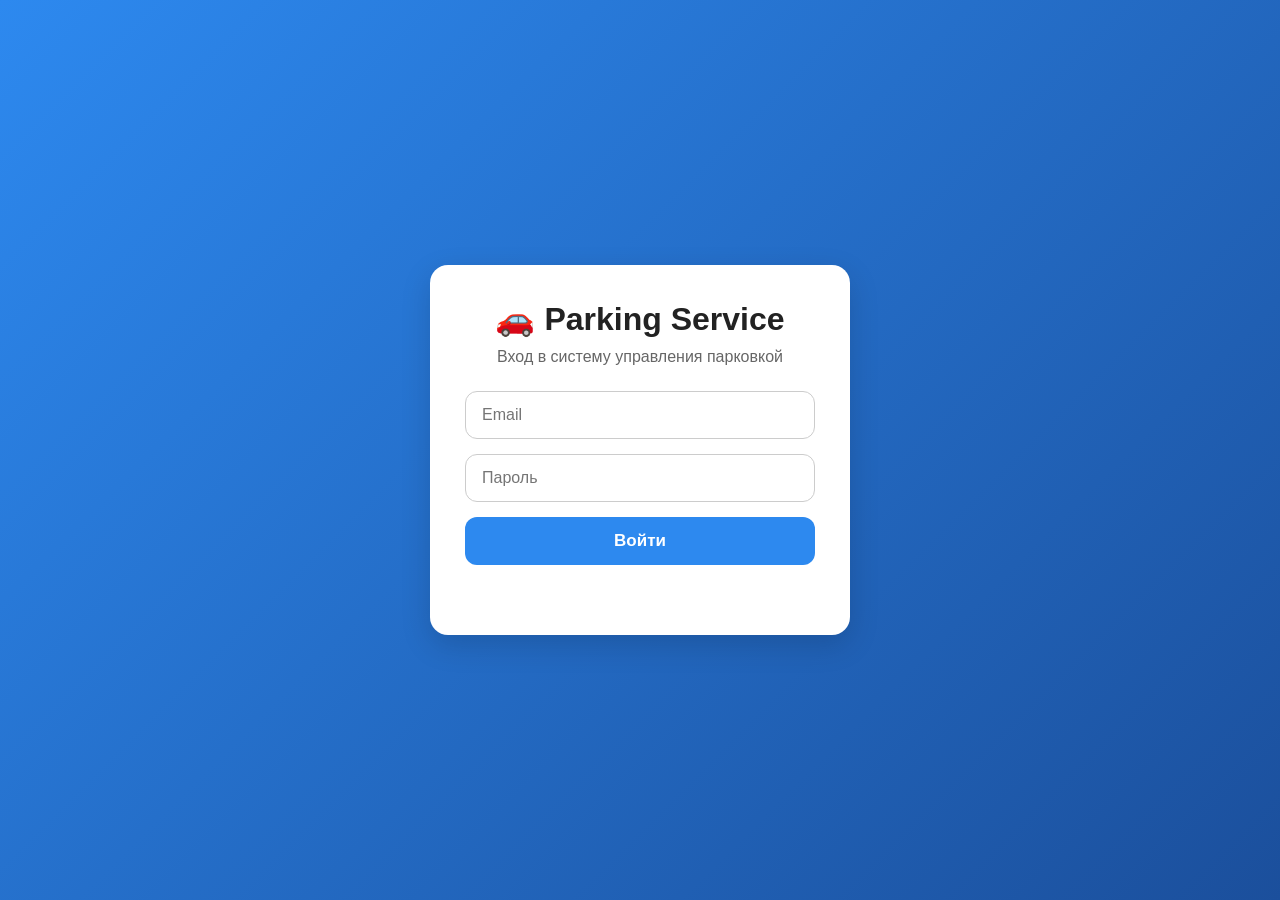
==== parking_service/frontend/index.html @ 741ff5ec "Добавлен нормальный дизайн, добавлены формы регистрации и входа в систему без вручной вставки токена" ====
<!DOCTYPE html>
<html lang="ru">
<head>
  <meta charset="UTF-8" />
  <meta name="viewport" content="width=device-width, initial-scale=1.0" />
  <title>Parking Service Dashboard</title>
  <link rel="stylesheet" href="style.css" />
</head>
<body>
  <div class="container">

    <div class="topbar">
      <div class="title">🚗 Parking Service Dashboard</div>
      <button id="logoutBtn" class="logout-btn">Выйти</button>
    </div>

    <div class="legend">
      <div class="legend-item"><div class="legend-color free"></div> Свободно</div>
      <div class="legend-item"><div class="legend-color occupied"></div> Занято</div>
      <div class="legend-item"><div class="legend-color my"></div> Моё место</div>
    </div>

    <div class="stats" id="statsCards">
      <div class="stat-card stat-total">Всего: --</div>
      <div class="stat-card stat-free">Свободно: --</div>
      <div class="stat-card stat-occupied">Занято: --</div>
    </div>

    <div class="my-parking" id="myParkingInfo"></div>

    <div class="zones-wrapper" id="map"></div>

    <div class="history-block">
      <div class="history-title">📜 Моя история</div>
      <div id="history"></div>
    </div>

  </div>

  <script src="app.js"></script>
</body>
</html>
---- parking_service/frontend/style.css ----
* {
  box-sizing: border-box;
  margin: 0;
  padding: 0;
  font-family: Arial, sans-serif;
}

body {
  background: #f4f6f9;
  color: #222;
  padding: 30px;
}

/* ===== LOGIN ===== */
.auth-body {
  display: flex;
  align-items: center;
  justify-content: center;
  min-height: 100vh;
  background: linear-gradient(135deg, #2d89ef, #1b4f9c);
}

.auth-container {
  width: 100%;
  max-width: 420px;
}

.auth-card {
  background: white;
  padding: 35px;
  border-radius: 18px;
  box-shadow: 0 10px 30px rgba(0,0,0,0.15);
  text-align: center;
}

.auth-card h1 {
  margin-bottom: 10px;
  font-size: 32px;
}

.subtitle {
  color: #666;
  margin-bottom: 25px;
}

.auth-card form {
  display: flex;
  flex-direction: column;
  gap: 15px;
}

.auth-card input {
  padding: 14px 16px;
  border: 1px solid #ccc;
  border-radius: 12px;
  font-size: 16px;
}

.auth-card button {
  padding: 14px;
  border: none;
  border-radius: 12px;
  background: #2d89ef;
  color: white;
  font-size: 17px;
  font-weight: bold;
  cursor: pointer;
  transition: 0.2s;
}

.auth-card button:hover {
  background: #1f6fd1;
}

.error-text {
  color: #e74c3c;
  margin-top: 15px;
  min-height: 20px;
}

/* ===== DASHBOARD ===== */
.container {
  max-width: 1200px;
  margin: 0 auto;
}

.topbar {
  display: flex;
  justify-content: space-between;
  align-items: center;
  margin-bottom: 25px;
  gap: 15px;
  flex-wrap: wrap;
}

.title {
  font-size: 36px;
  font-weight: bold;
}

.logout-btn {
  padding: 12px 18px;
  border: none;
  border-radius: 12px;
  background: #222;
  color: white;
  font-size: 16px;
  font-weight: bold;
  cursor: pointer;
  transition: 0.2s;
}

.logout-btn:hover {
  background: #444;
}

.stats,
.my-parking,
.history-block,
.zone-card {
  background: white;
  border-radius: 16px;
  padding: 20px;
  box-shadow: 0 6px 18px rgba(0, 0, 0, 0.08);
  margin-bottom: 25px;
}

.stats {
  display: flex;
  gap: 20px;
  flex-wrap: wrap;
}

.stat-card {
  flex: 1;
  min-width: 180px;
  padding: 20px;
  border-radius: 14px;
  color: white;
  font-size: 22px;
  font-weight: bold;
  text-align: center;
}

.stat-total { background: #2d89ef; }
.stat-free { background: #2ecc71; }
.stat-occupied { background: #e74c3c; }

.my-parking {
  font-size: 24px;
  font-weight: bold;
  color: #333;
}

.zones-wrapper {
  display: flex;
  flex-direction: column;
  gap: 25px;
}

.zone-title {
  font-size: 28px;
  margin-bottom: 15px;
  font-weight: bold;
  color: #222;
}

.spots {
  display: flex;
  flex-wrap: wrap;
  gap: 14px;
}

.spot {
  width: 80px;
  height: 80px;
  border-radius: 14px;
  display: flex;
  align-items: center;
  justify-content: center;
  font-size: 24px;
  font-weight: bold;
  color: white;
  cursor: pointer;
  transition: 0.2s ease;
  border: 3px solid transparent;
  user-select: none;
}

.spot:hover {
  transform: translateY(-3px) scale(1.03);
  box-shadow: 0 8px 16px rgba(0,0,0,0.15);
}

.free {
  background: #2ecc71;
}

.occupied {
  background: #e74c3c;
}

.my {
  background: #2d89ef;
  border-color: #0f4ea8;
}

.history-title {
  font-size: 28px;
  margin-bottom: 20px;
  font-weight: bold;
}

.history-list {
  display: flex;
  flex-direction: column;
  gap: 15px;
}

.history-item {
  background: #f8f9fb;
  border-left: 6px solid #2d89ef;
  padding: 16px 18px;
  border-radius: 12px;
  line-height: 1.7;
  font-size: 18px;
}

.empty {
  color: #777;
  font-size: 18px;
}

.legend {
  display: flex;
  gap: 20px;
  flex-wrap: wrap;
  margin-bottom: 25px;
  font-size: 18px;
  font-weight: bold;
}

.legend-item {
  display: flex;
  align-items: center;
  gap: 10px;
}

.legend-color {
  width: 22px;
  height: 22px;
  border-radius: 6px;
}

@media (max-width: 768px) {
  .spot {
    width: 65px;
    height: 65px;
    font-size: 20px;
  }

  .title {
    font-size: 28px;
  }

  .zone-title,
  .history-title {
    font-size: 24px;
  }

  .my-parking {
    font-size: 20px;
  }
}

.auth-switch {
  margin-top: 20px;
  font-size: 15px;
  color: #666;
}

.auth-switch a {
  color: #2d89ef;
  text-decoration: none;
  font-weight: bold;
}

.auth-switch a:hover {
  text-decoration: underline;
}
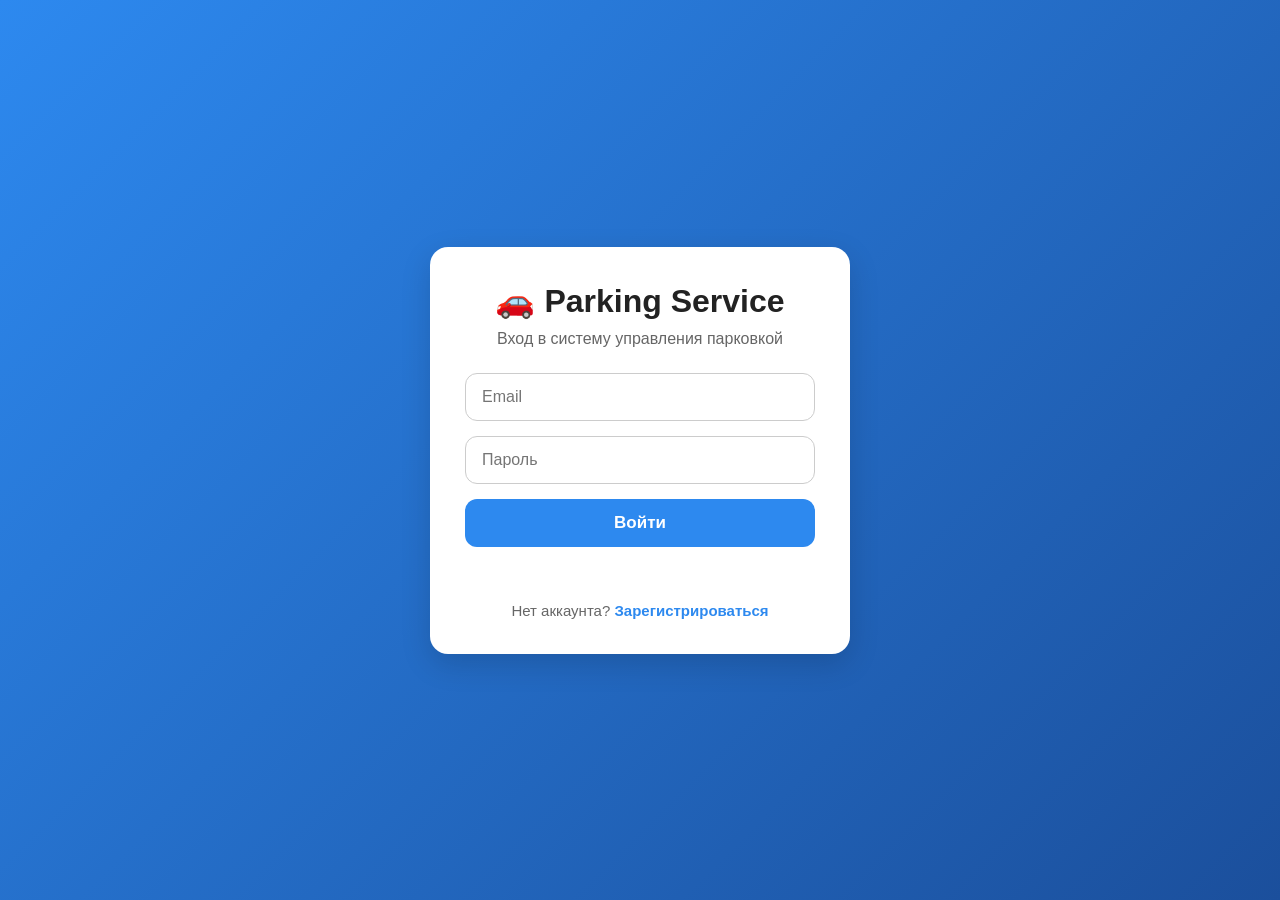
==== commit c4c4f1ba: "Уведомления" ====
--- a/parking_service/frontend/index.html
+++ b/parking_service/frontend/index.html
@@ -7,6 +7,13 @@
   <link rel="stylesheet" href="style.css" />
 </head>
 <body>
+<div id="pageLoader" class="page-loader hidden">
+  <div class="loader-box">
+    <div class="spinner"></div>
+    <div class="loader-text">Загрузка...</div>
+  </div>
+</div>
+  <div id="toastContainer" class="toast-container"></div>
   <div class="container">
 
     <div class="topbar">
--- a/parking_service/frontend/style.css
+++ b/parking_service/frontend/style.css
@@ -287,4 +287,145 @@
 
 .auth-switch a:hover {
   text-decoration: underline;
+}
+
+
+.auth-switch {
+  margin-top: 20px;
+  font-size: 15px;
+  color: #666;
+}
+
+.auth-switch a {
+  color: #2d89ef;
+  text-decoration: none;
+  font-weight: bold;
+}
+
+.auth-switch a:hover {
+  text-decoration: underline;
+}
+
+/* ===== TOAST ===== */
+.toast-container {
+  position: fixed;
+  top: 20px;
+  right: 20px;
+  z-index: 9999;
+  display: flex;
+  flex-direction: column;
+  gap: 12px;
+}
+
+.toast {
+  min-width: 280px;
+  max-width: 360px;
+  padding: 16px 18px;
+  border-radius: 14px;
+  color: white;
+  font-size: 15px;
+  font-weight: 600;
+  box-shadow: 0 10px 25px rgba(0,0,0,0.18);
+  animation: toastSlideIn 0.25s ease;
+  opacity: 1;
+  transition: opacity 0.3s ease, transform 0.3s ease;
+}
+
+.toast.success {
+  background: #2ecc71;
+}
+
+.toast.error {
+  background: #e74c3c;
+}
+
+.toast.info {
+  background: #2d89ef;
+}
+
+.toast.warning {
+  background: #f39c12;
+}
+
+.toast.hide {
+  opacity: 0;
+  transform: translateX(30px);
+}
+
+@keyframes toastSlideIn {
+  from {
+    opacity: 0;
+    transform: translateX(40px);
+  }
+  to {
+    opacity: 1;
+    transform: translateX(0);
+  }
+}
+
+
+/* ===== LOADER ===== */
+.page-loader {
+  position: fixed;
+  inset: 0;
+  background: rgba(15, 23, 42, 0.45);
+  backdrop-filter: blur(4px);
+  display: flex;
+  align-items: center;
+  justify-content: center;
+  z-index: 10000;
+  transition: opacity 0.2s ease;
+}
+
+.page-loader.hidden {
+  display: none;
+}
+
+.loader-box {
+  background: white;
+  padding: 28px 34px;
+  border-radius: 20px;
+  box-shadow: 0 16px 40px rgba(0,0,0,0.18);
+  display: flex;
+  flex-direction: column;
+  align-items: center;
+  gap: 14px;
+  min-width: 220px;
+}
+
+.spinner {
+  width: 46px;
+  height: 46px;
+  border: 5px solid #dbeafe;
+  border-top: 5px solid #2d89ef;
+  border-radius: 50%;
+  animation: spin 0.8s linear infinite;
+}
+
+.loader-text {
+  font-size: 18px;
+  font-weight: bold;
+  color: #1f2937;
+}
+
+.loading-disabled {
+  opacity: 0.7;
+  pointer-events: none;
+}
+
+button:disabled {
+  opacity: 0.7;
+  cursor: not-allowed;
+}
+
+.spot.loading {
+  opacity: 0.6;
+  transform: scale(0.97);
+  pointer-events: none;
+}
+
+@keyframes spin {
+  to {
+    transform: rotate(360deg);
+  }
 }
